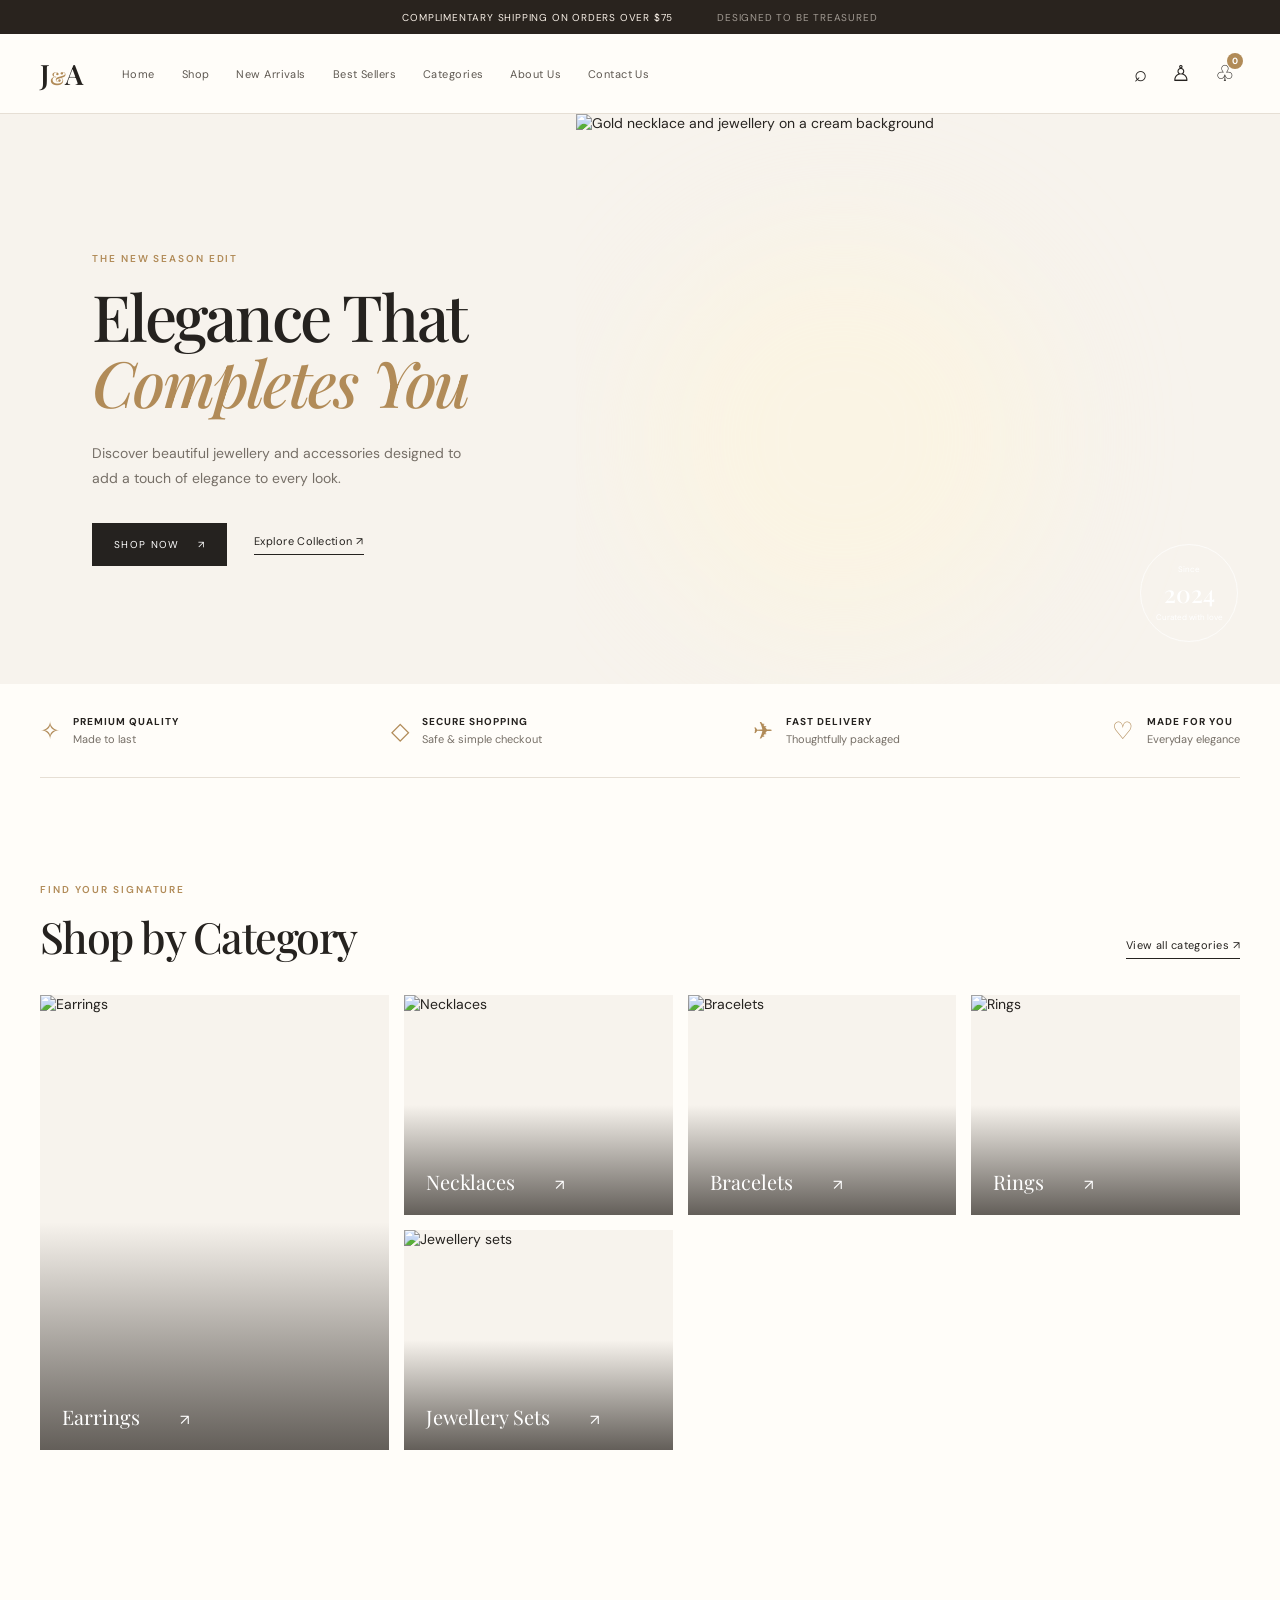
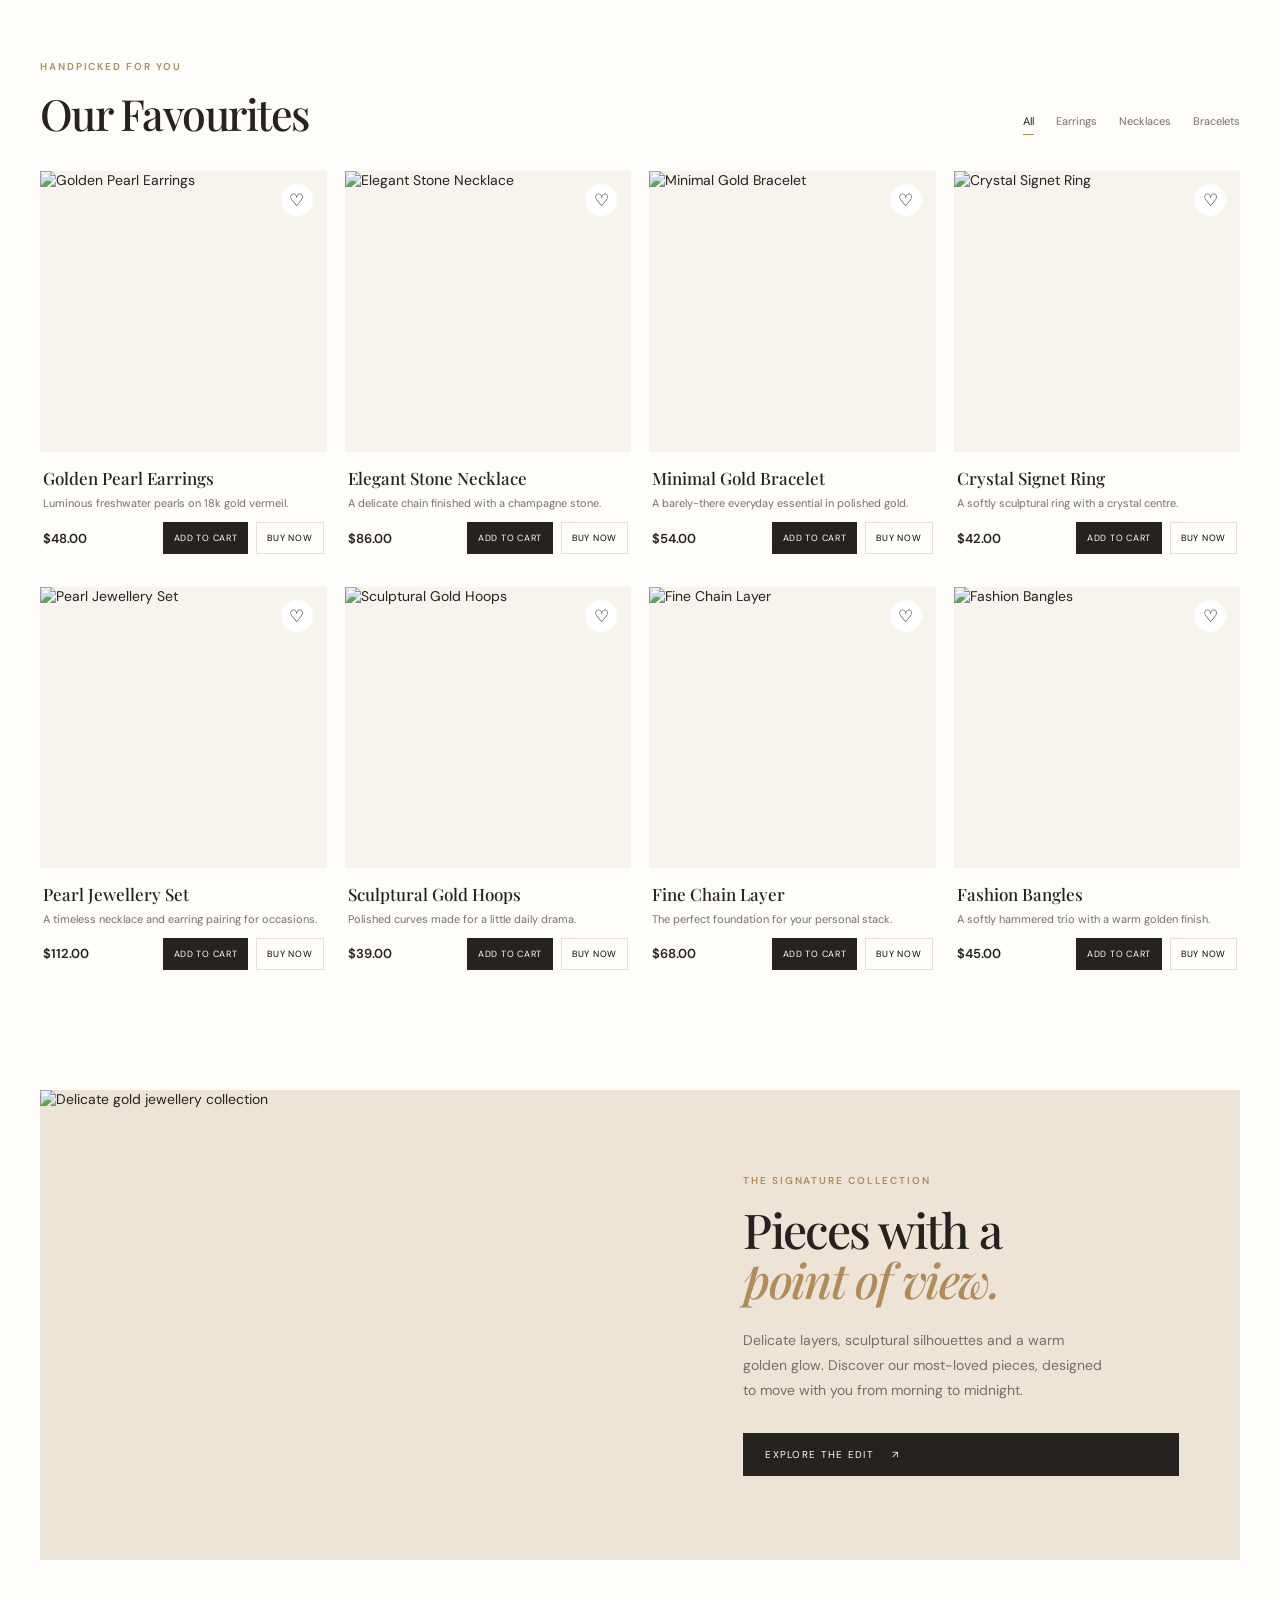
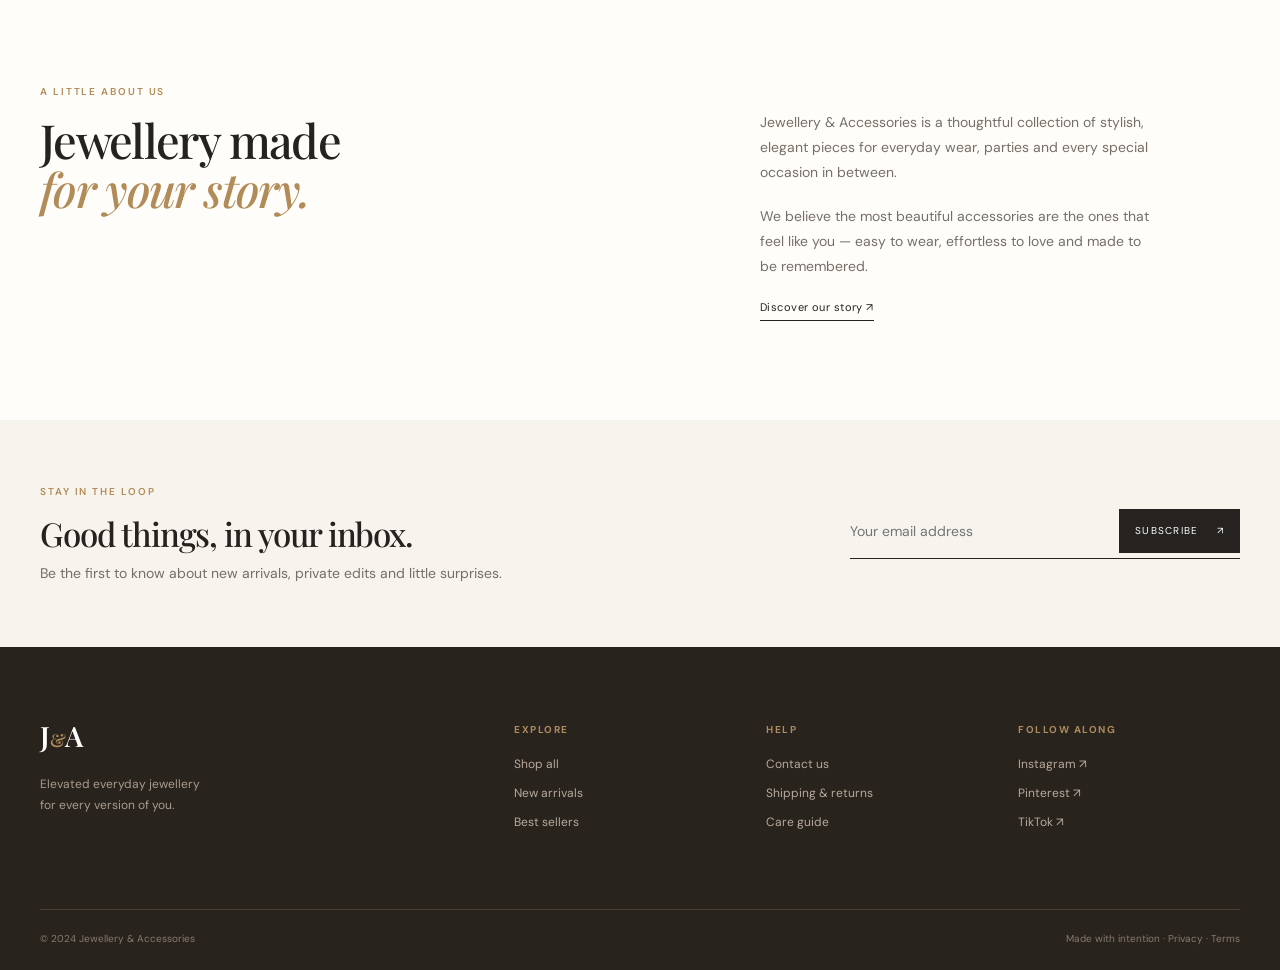
==== index.html @ 6de3c052 "Create premium jewellery e-commerce landing page with responsive interactions." ====
<!doctype html>
<html lang="en">
<head>
  <meta charset="UTF-8" />
  <meta name="viewport" content="width=device-width, initial-scale=1.0" />
  <meta name="description" content="Jewellery and Accessories — timeless pieces for your everyday elegance." />
  <title>Jewellery & Accessories | Elegance That Completes You</title>
  <link rel="preconnect" href="https://fonts.googleapis.com">
  <link rel="preconnect" href="https://fonts.gstatic.com" crossorigin>
  <link href="https://fonts.googleapis.com/css2?family=DM+Sans:wght@400;500;600;700&family=Playfair+Display:wght@500;600;700&display=swap" rel="stylesheet">
  <link rel="stylesheet" href="styles.css" />
</head>
<body>
  <div class="announcement"><span>Complimentary shipping on orders over $75</span><span class="announcement-note">Designed to be treasured</span></div>
  <header class="site-header" id="home">
    <div class="header-main">
      <button class="icon-btn menu-toggle" aria-label="Open menu">☰</button>
      <a href="#home" class="logo">J<span>&</span>A</a>
      <nav class="desktop-nav" aria-label="Main navigation">
        <a href="#home">Home</a><a href="#shop">Shop</a><a href="#new-arrivals">New Arrivals</a><a href="#best-sellers">Best Sellers</a><a href="#categories">Categories</a><a href="#about">About Us</a><a href="#contact">Contact Us</a>
      </nav>
      <div class="header-actions">
        <button class="icon-btn search-toggle" aria-label="Search">⌕</button>
        <button class="icon-btn" aria-label="Account">♙</button>
        <button class="icon-btn bag-btn" aria-label="Shopping bag">♧<b class="bag-count">0</b></button>
      </div>
    </div>
    <div class="mobile-nav"><a href="#home">Home</a><a href="#shop">Shop</a><a href="#new-arrivals">New Arrivals</a><a href="#best-sellers">Best Sellers</a><a href="#categories">Categories</a><a href="#about">About Us</a><a href="#contact">Contact Us</a></div>
    <div class="search-panel"><input id="searchInput" type="search" placeholder="Search jewellery, collections..." aria-label="Search products"><span>Press Enter to search</span></div>
  </header>

  <main>
    <section class="hero">
      <div class="hero-copy"><p class="eyebrow">The new season edit</p><h1>Elegance That<br><em>Completes You</em></h1><p class="hero-subtitle">Discover beautiful jewellery and accessories designed to add a touch of elegance to every look.</p><div class="hero-actions"><a class="btn btn-dark" href="#shop">Shop Now <span>↗</span></a><a class="text-link" href="#featured">Explore Collection <span>↗</span></a></div></div>
      <div class="hero-art"><div class="hero-glow"></div><img src="https://images.unsplash.com/photo-1617038220319-276d3cfab638?auto=format&fit=crop&w=1100&q=85" alt="Gold necklace and jewellery on a cream background"><div class="hero-stamp"><span>Since</span><strong>2024</strong><span>Curated with love</span></div></div>
    </section>

    <section class="trust-bar"><div><strong>✧</strong><span><b>Premium Quality</b><small>Made to last</small></span></div><div><strong>◇</strong><span><b>Secure Shopping</b><small>Safe & simple checkout</small></span></div><div><strong>✈</strong><span><b>Fast Delivery</b><small>Thoughtfully packaged</small></span></div><div><strong>♡</strong><span><b>Made for You</b><small>Everyday elegance</small></span></div></section>

    <section class="section" id="categories"><div class="section-heading"><div><p class="eyebrow">Find your signature</p><h2>Shop by Category</h2></div><a class="text-link" href="#shop">View all categories ↗</a></div><div class="category-grid"><a class="category-card tall" href="#shop" data-filter="Earrings"><img src="https://images.unsplash.com/photo-1535632066927-ab7c9ab60908?auto=format&fit=crop&w=700&q=85" alt="Earrings"><span>Earrings <i>↗</i></span></a><a class="category-card" href="#shop" data-filter="Necklaces"><img src="https://images.unsplash.com/photo-1599643478518-a784e5dc4c8f?auto=format&fit=crop&w=700&q=85" alt="Necklaces"><span>Necklaces <i>↗</i></span></a><a class="category-card" href="#shop" data-filter="Bracelets"><img src="https://images.unsplash.com/photo-1611652022419-a9419f74343d?auto=format&fit=crop&w=700&q=85" alt="Bracelets"><span>Bracelets <i>↗</i></span></a><a class="category-card" href="#shop" data-filter="Rings"><img src="https://images.unsplash.com/photo-1605100804763-247f67b3557e?auto=format&fit=crop&w=700&q=85" alt="Rings"><span>Rings <i>↗</i></span></a><a class="category-card" href="#shop" data-filter="Sets"><img src="https://images.unsplash.com/photo-1588444650733-d70b27bed71c?auto=format&fit=crop&w=700&q=85" alt="Jewellery sets"><span>Jewellery Sets <i>↗</i></span></a></div></section>

    <section class="section product-section" id="shop"><div class="section-heading"><div><p class="eyebrow">Handpicked for you</p><h2>Our Favourites</h2></div><div class="filter-tabs"><button class="active" data-filter="All">All</button><button data-filter="Earrings">Earrings</button><button data-filter="Necklaces">Necklaces</button><button data-filter="Bracelets">Bracelets</button></div></div><div class="product-grid" id="productGrid"></div></section>

    <section class="feature-banner" id="featured"><div class="feature-image"><img src="https://images.unsplash.com/photo-1515562141207-7a88fb7ce338?auto=format&fit=crop&w=1200&q=85" alt="Delicate gold jewellery collection"></div><div class="feature-copy"><p class="eyebrow">The signature collection</p><h2>Pieces with a<br><em>point of view.</em></h2><p>Delicate layers, sculptural silhouettes and a warm golden glow. Discover our most-loved pieces, designed to move with you from morning to midnight.</p><a class="btn btn-dark" href="#shop">Explore the edit <span>↗</span></a></div></section>

    <section class="section about-section" id="about"><div><p class="eyebrow">A little about us</p><h2>Jewellery made<br><em>for your story.</em></h2></div><div class="about-copy"><p>Jewellery & Accessories is a thoughtful collection of stylish, elegant pieces for everyday wear, parties and every special occasion in between.</p><p>We believe the most beautiful accessories are the ones that feel like you — easy to wear, effortless to love and made to be remembered.</p><a class="text-link" href="#contact">Discover our story ↗</a></div></section>

    <section class="newsletter" id="contact"><div><p class="eyebrow">Stay in the loop</p><h2>Good things, in your inbox.</h2><p>Be the first to know about new arrivals, private edits and little surprises.</p></div><form id="newsletterForm"><input required type="email" placeholder="Your email address" aria-label="Email address"><button class="btn btn-dark" type="submit">Subscribe <span>↗</span></button></form></section>
  </main>
  <footer><div class="footer-brand"><a class="logo" href="#home">J<span>&</span>A</a><p>Elevated everyday jewellery<br>for every version of you.</p></div><div><h4>Explore</h4><a href="#shop">Shop all</a><a href="#new-arrivals">New arrivals</a><a href="#best-sellers">Best sellers</a></div><div><h4>Help</h4><a href="#contact">Contact us</a><a href="#">Shipping & returns</a><a href="#">Care guide</a></div><div><h4>Follow along</h4><a href="#">Instagram ↗</a><a href="#">Pinterest ↗</a><a href="#">TikTok ↗</a></div><div class="footer-bottom">© 2024 Jewellery & Accessories <span>Made with intention · Privacy · Terms</span></div></footer>
  <div class="toast" id="toast"></div>
  <script src="script.js"></script>
</body>
</html>
---- styles.css ----
:root{--cream:#f7f3ed;--paper:#fffdf9;--ink:#25221f;--muted:#766f67;--gold:#b18b58;--line:#e6dfd5;--serif:'Playfair Display',serif;--sans:'DM Sans',sans-serif}*{box-sizing:border-box}html{scroll-behavior:smooth}body{margin:0;background:var(--paper);color:var(--ink);font-family:var(--sans);font-size:14px}a{color:inherit;text-decoration:none}button,input{font:inherit}.announcement{height:34px;background:#29231e;color:#f8f0e7;display:flex;align-items:center;justify-content:center;gap:44px;font-size:10px;letter-spacing:.08em;text-transform:uppercase}.announcement-note{opacity:.58}.site-header{background:rgba(255,253,249,.96);position:sticky;top:0;z-index:10;border-bottom:1px solid var(--line)}.header-main{height:79px;max-width:1320px;margin:auto;padding:0 40px;display:flex;align-items:center;gap:42px}.logo{font-family:var(--serif);font-weight:600;font-size:28px;letter-spacing:-.12em}.logo span{font-size:18px;color:var(--gold);padding:0 3px}.desktop-nav{display:flex;gap:27px;align-items:center;flex:1}.desktop-nav a{font-size:11px;letter-spacing:.04em;color:#5e5851;transition:.2s}.desktop-nav a:hover,.text-link:hover{color:var(--gold)}.header-actions{display:flex;gap:14px;margin-left:auto}.icon-btn{background:none;border:0;cursor:pointer;color:var(--ink);font-size:22px;padding:5px;position:relative}.bag-count{position:absolute;background:var(--gold);color:#fff;border-radius:50%;font-size:9px;line-height:16px;width:16px;height:16px;right:-3px;top:-1px}.menu-toggle,.mobile-nav{display:none}.search-panel{display:none;max-width:1320px;padding:15px 40px;margin:auto;border-top:1px solid var(--line)}.search-panel.open{display:flex;align-items:center;gap:20px}.search-panel input{border:0;outline:0;background:transparent;font-size:18px;flex:1}.search-panel span{font-size:10px;color:var(--muted)}.hero{min-height:570px;background:var(--cream);display:grid;grid-template-columns:45% 55%;overflow:hidden}.hero-copy{padding:105px 12% 85px 16%;display:flex;flex-direction:column;justify-content:center}.eyebrow{font-size:10px;letter-spacing:.19em;text-transform:uppercase;color:var(--gold);font-weight:600;margin:0 0 18px}.hero h1,.section h2,.feature-copy h2,.about-section h2,.newsletter h2{font-family:var(--serif);font-weight:500;line-height:1.04;letter-spacing:-.035em;margin:0}.hero h1{font-size:clamp(45px,5vw,76px)}em{color:var(--gold);font-style:italic}.hero-subtitle{color:var(--muted);line-height:1.8;max-width:390px;margin:25px 0 32px}.hero-actions{display:flex;gap:27px;align-items:center}.btn{border:0;padding:15px 22px;cursor:pointer;display:inline-flex;align-items:center;gap:18px;text-transform:uppercase;letter-spacing:.13em;font-size:10px;white-space:nowrap}.btn-dark{background:var(--ink);color:white;transition:.25s}.btn-dark:hover{background:var(--gold);transform:translateY(-2px)}.text-link{font-size:11px;letter-spacing:.04em;border-bottom:1px solid currentColor;padding-bottom:6px;transition:.2s}.hero-art{position:relative;height:100%;min-height:570px;overflow:hidden}.hero-art img{width:100%;height:100%;object-fit:cover;object-position:center}.hero-glow{position:absolute;width:420px;height:420px;border-radius:50%;background:rgba(255,245,215,.43);filter:blur(65px);z-index:1;top:20%;left:8%}.hero-stamp{position:absolute;z-index:2;bottom:42px;right:42px;width:98px;height:98px;border:1px solid rgba(255,255,255,.7);border-radius:50%;color:#fff;display:flex;flex-direction:column;justify-content:center;align-items:center;text-align:center;font-size:8px;line-height:1.5}.hero-stamp strong{font-family:var(--serif);font-size:24px;font-weight:500}.trust-bar{max-width:1200px;margin:auto;min-height:94px;display:flex;align-items:center;justify-content:space-between;border-bottom:1px solid var(--line);gap:20px}.trust-bar>div{display:flex;align-items:center;gap:13px}.trust-bar strong{color:var(--gold);font-size:24px;font-weight:400}.trust-bar span{display:flex;flex-direction:column;gap:4px}.trust-bar b{font-size:10px;letter-spacing:.1em;text-transform:uppercase}.trust-bar small{font-size:11px;color:var(--muted)}.section{max-width:1200px;margin:0 auto;padding:105px 0}.section-heading{display:flex;justify-content:space-between;align-items:end;margin-bottom:36px}.section h2{font-size:43px}.category-grid{display:grid;grid-template-columns:1.3fr 1fr 1fr 1fr;grid-template-rows:220px 220px;gap:15px}.category-card{position:relative;overflow:hidden;background:var(--cream)}.category-card.tall{grid-row:span 2}.category-card img{width:100%;height:100%;object-fit:cover;transition:transform .6s}.category-card:hover img{transform:scale(1.06)}.category-card:after{content:'';position:absolute;inset:50% 0 0;background:linear-gradient(transparent,rgba(20,15,10,.65))}.category-card span{position:absolute;bottom:20px;left:22px;color:white;z-index:1;font-family:var(--serif);font-size:20px}.category-card i{font-family:var(--sans);font-size:15px;font-style:normal;margin-left:35px}.filter-tabs{display:flex;gap:22px}.filter-tabs button{border:0;background:none;color:var(--muted);cursor:pointer;border-bottom:1px solid transparent;padding:6px 0;font-size:11px}.filter-tabs button.active{color:var(--ink);border-color:var(--gold)}.product-grid{display:grid;grid-template-columns:repeat(4,1fr);gap:18px}.product-card{min-width:0;position:relative}.product-image{background:var(--cream);aspect-ratio:1/.98;position:relative;overflow:hidden}.product-image img{width:100%;height:100%;object-fit:cover;transition:.5s}.product-card:hover .product-image img{transform:scale(1.05)}.wishlist{position:absolute;right:14px;top:13px;border:0;background:#fff;border-radius:50%;width:32px;height:32px;cursor:pointer;font-size:17px;z-index:2}.wishlist.loved{color:#a67654}.product-info{padding:15px 3px}.product-info h3{font-family:var(--serif);font-size:17px;font-weight:500;margin:0 0 7px}.product-info p{color:var(--muted);font-size:11px;margin:0 0 12px}.product-footer{display:flex;justify-content:space-between;align-items:center}.price{font-weight:600;font-size:13px}.card-actions{display:flex;gap:8px}.card-actions button{font-size:9px;text-transform:uppercase;letter-spacing:.08em;border:1px solid var(--line);background:transparent;padding:9px 10px;cursor:pointer}.card-actions button:first-child{background:var(--ink);border-color:var(--ink);color:white}.feature-banner{max-width:1200px;margin:0 auto 105px;background:#ede4d8;display:grid;grid-template-columns:1.15fr 1fr;min-height:470px}.feature-image img{width:100%;height:100%;object-fit:cover}.feature-copy{padding:75px 11%;display:flex;flex-direction:column;justify-content:center}.feature-copy h2{font-size:48px}.feature-copy p:not(.eyebrow){line-height:1.8;color:var(--muted);margin:23px 0 30px;max-width:360px}.about-section{display:grid;grid-template-columns:1fr 1fr;gap:20%;padding-top:20px;padding-bottom:105px}.about-section h2{font-size:47px}.about-copy{padding-top:25px;max-width:400px}.about-copy p{line-height:1.8;color:var(--muted);margin:0 0 18px}.newsletter{background:var(--cream);display:flex;justify-content:space-between;align-items:center;padding:65px max(calc((100% - 1200px)/2),30px);gap:30px}.newsletter h2{font-size:33px}.newsletter p:not(.eyebrow){color:var(--muted);margin-bottom:0}.newsletter form{display:flex;border-bottom:1px solid var(--ink);padding-bottom:5px;min-width:390px}.newsletter input{background:transparent;border:0;outline:0;padding:13px 0;flex:1}.newsletter .btn{padding:13px 16px}footer{background:#29231e;color:#eae1d6;padding:70px max(calc((100% - 1200px)/2),30px) 25px;display:grid;grid-template-columns:2fr 1fr 1fr 1fr;gap:30px}.footer-brand p{font-size:12px;color:#a89c8d;line-height:1.7;margin-top:20px}footer .logo{color:#fff}footer h4{font-size:10px;text-transform:uppercase;letter-spacing:.15em;color:#ac8b5d;margin:6px 0 20px}footer>div>a:not(.logo){display:block;color:#b7aa9c;font-size:12px;margin:0 0 13px}.footer-bottom{grid-column:1/-1;border-top:1px solid #4a4137;margin-top:36px;padding-top:22px;color:#887b6d;font-size:10px;display:flex;justify-content:space-between}.toast{position:fixed;bottom:25px;right:25px;background:var(--ink);color:#fff;padding:14px 20px;font-size:12px;transform:translateY(100px);opacity:0;transition:.3s;z-index:20}.toast.show{transform:none;opacity:1}@media(max-width:900px){.desktop-nav{display:none}.menu-toggle{display:block}.header-main{padding:0 22px;height:68px;gap:18px}.mobile-nav{display:none;padding:18px 22px;border-top:1px solid var(--line);flex-direction:column;gap:15px}.mobile-nav.open{display:flex}.mobile-nav a{font-size:12px}.hero{grid-template-columns:1fr}.hero-copy{padding:72px 9% 55px}.hero-art{min-height:440px}.trust-bar{margin:0 22px;flex-wrap:wrap;padding:25px 0;justify-content:space-around}.trust-bar>div{width:42%}.section{padding:75px 22px}.category-grid{grid-template-columns:repeat(2,1fr);grid-template-rows:260px 180px 180px}.category-card.tall{grid-row:span 2}.category-card:nth-child(5){grid-column:span 2}.product-grid{grid-template-columns:repeat(2,1fr)}.feature-banner{margin:0 22px 75px;grid-template-columns:1fr}.feature-image{height:330px}.about-section{padding:0 22px 75px;gap:30px}.newsletter{padding:55px 22px;flex-direction:column;align-items:stretch}.newsletter form{min-width:0}.announcement-note{display:none}footer{grid-template-columns:repeat(3,1fr);padding:55px 22px 22px}.footer-brand{grid-column:1/-1}.footer-bottom{grid-column:1/-1;display:block}.footer-bottom span{display:block;margin-top:10px}}@media(max-width:560px){.announcement{font-size:9px}.header-actions{gap:4px}.hero h1{font-size:48px}.hero-art{min-height:350px}.hero-stamp{right:20px;bottom:20px}.section-heading{display:block}.section-heading>.text-link{display:inline-block;margin-top:15px}.section h2{font-size:36px}.filter-tabs{overflow:auto;margin-top:25px;gap:17px}.filter-tabs button{white-space:nowrap}.category-grid{gap:8px;grid-template-rows:220px 145px 145px}.category-card span{font-size:16px;left:13px;bottom:13px}.category-card i{margin-left:8px}.product-grid{gap:25px 10px}.product-info h3{font-size:15px}.product-footer{display:block}.card-actions{margin-top:10px}.card-actions button{padding:8px 6px}.feature-copy{padding:45px 9%}.feature-copy h2{font-size:39px}.about-section{display:block}.about-copy{padding-top:30px}.footer-bottom{line-height:1.6}}
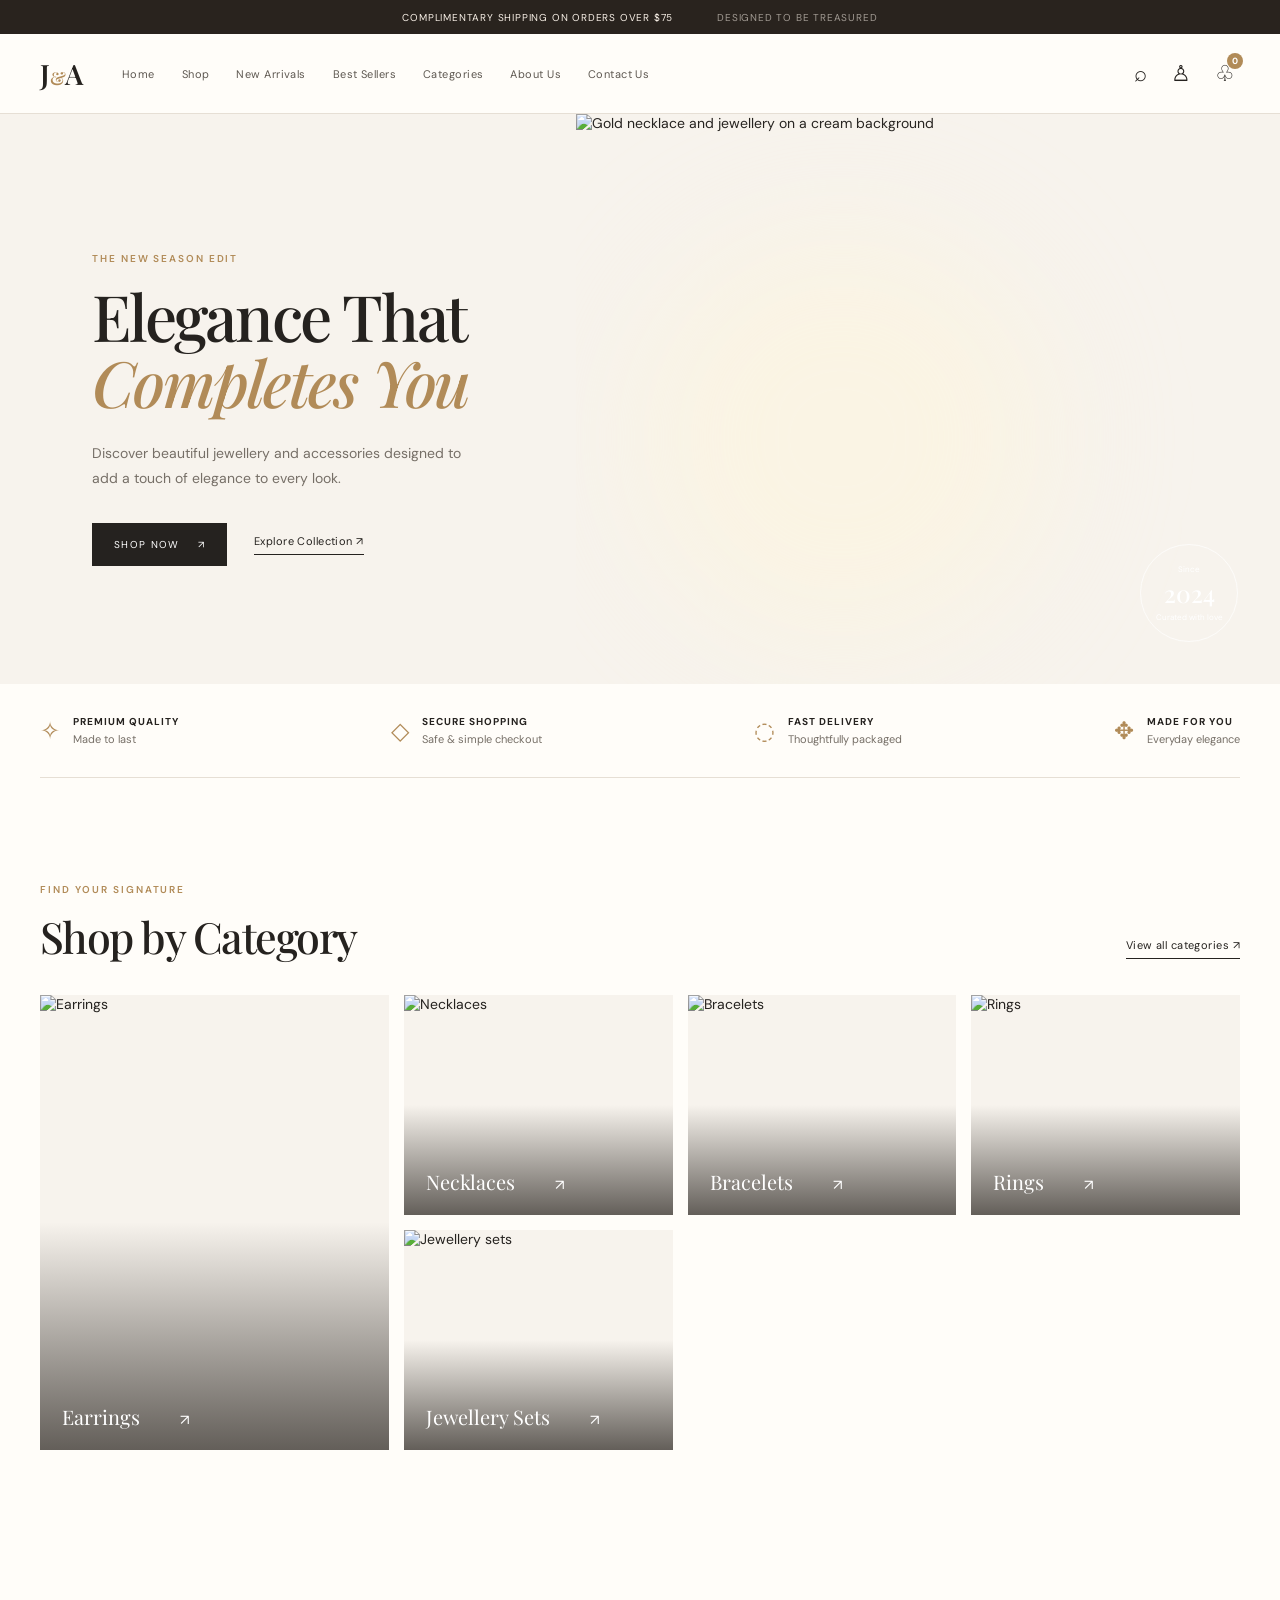
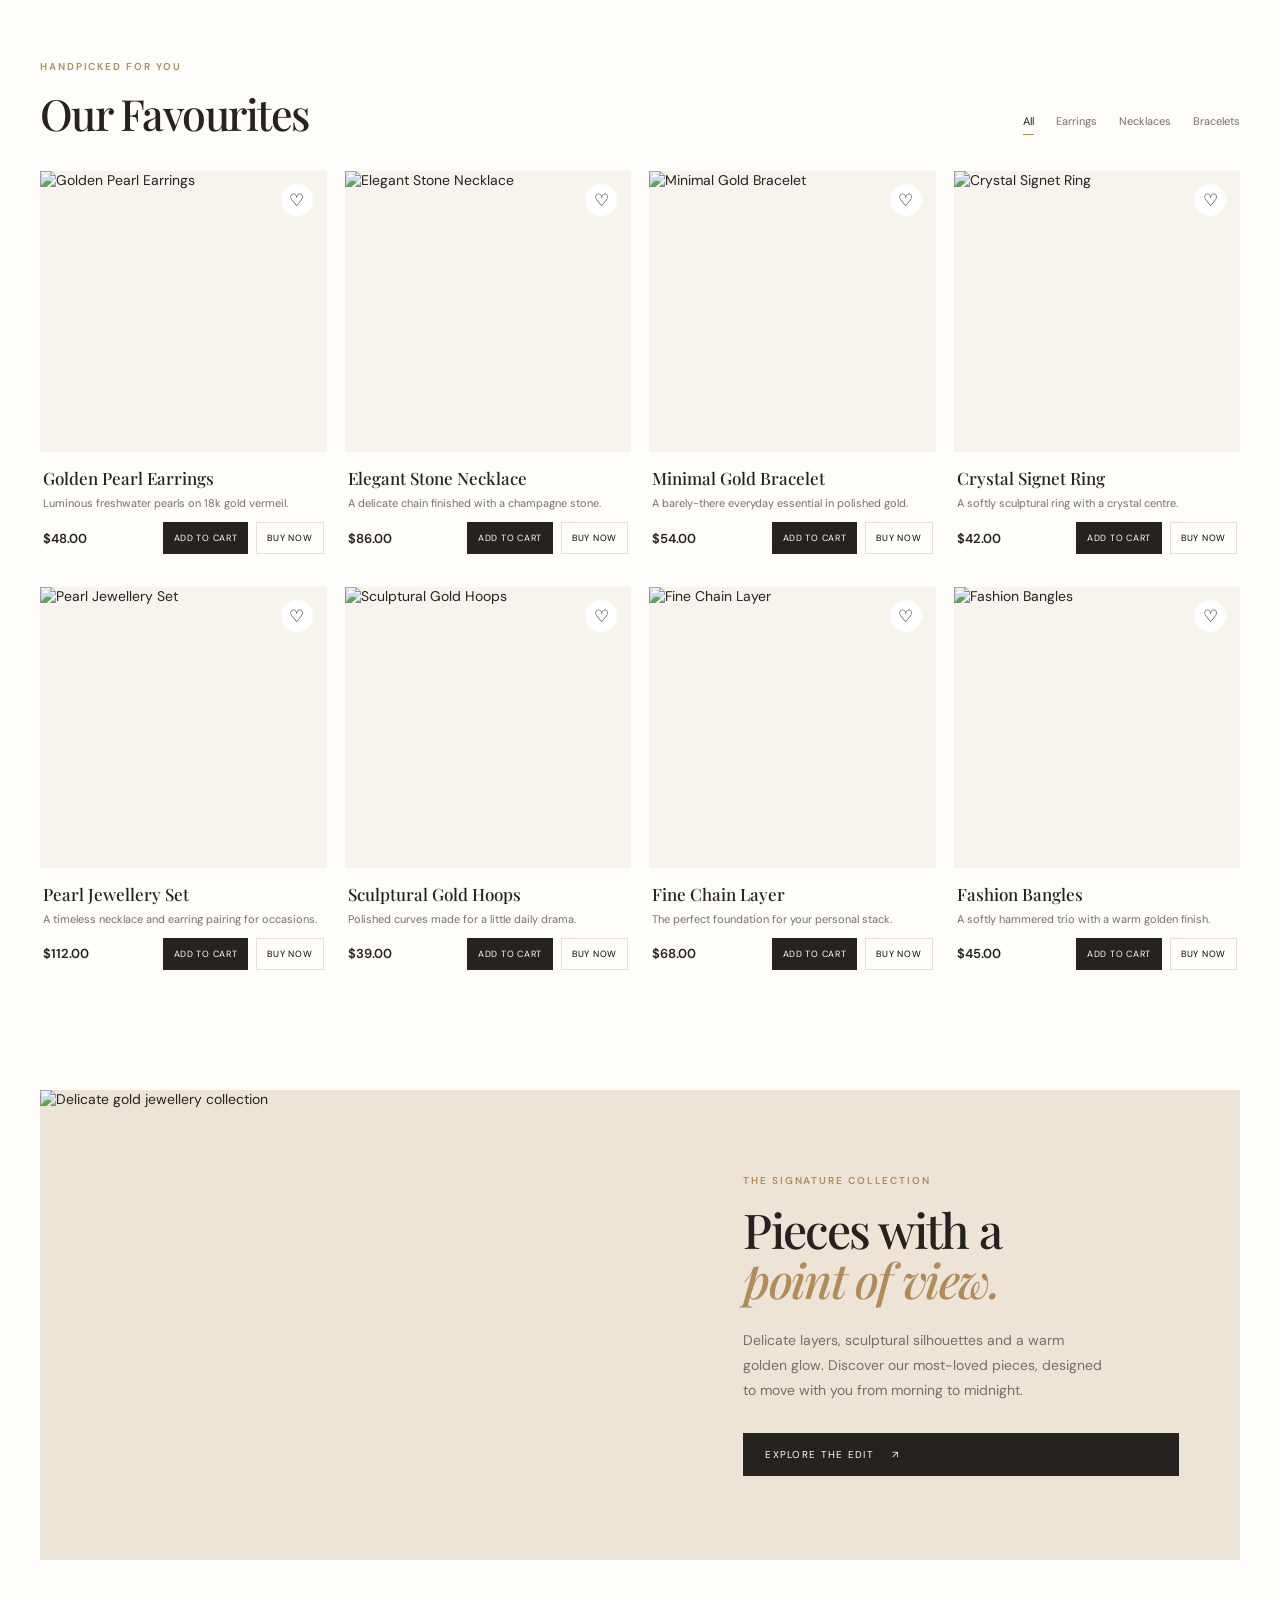
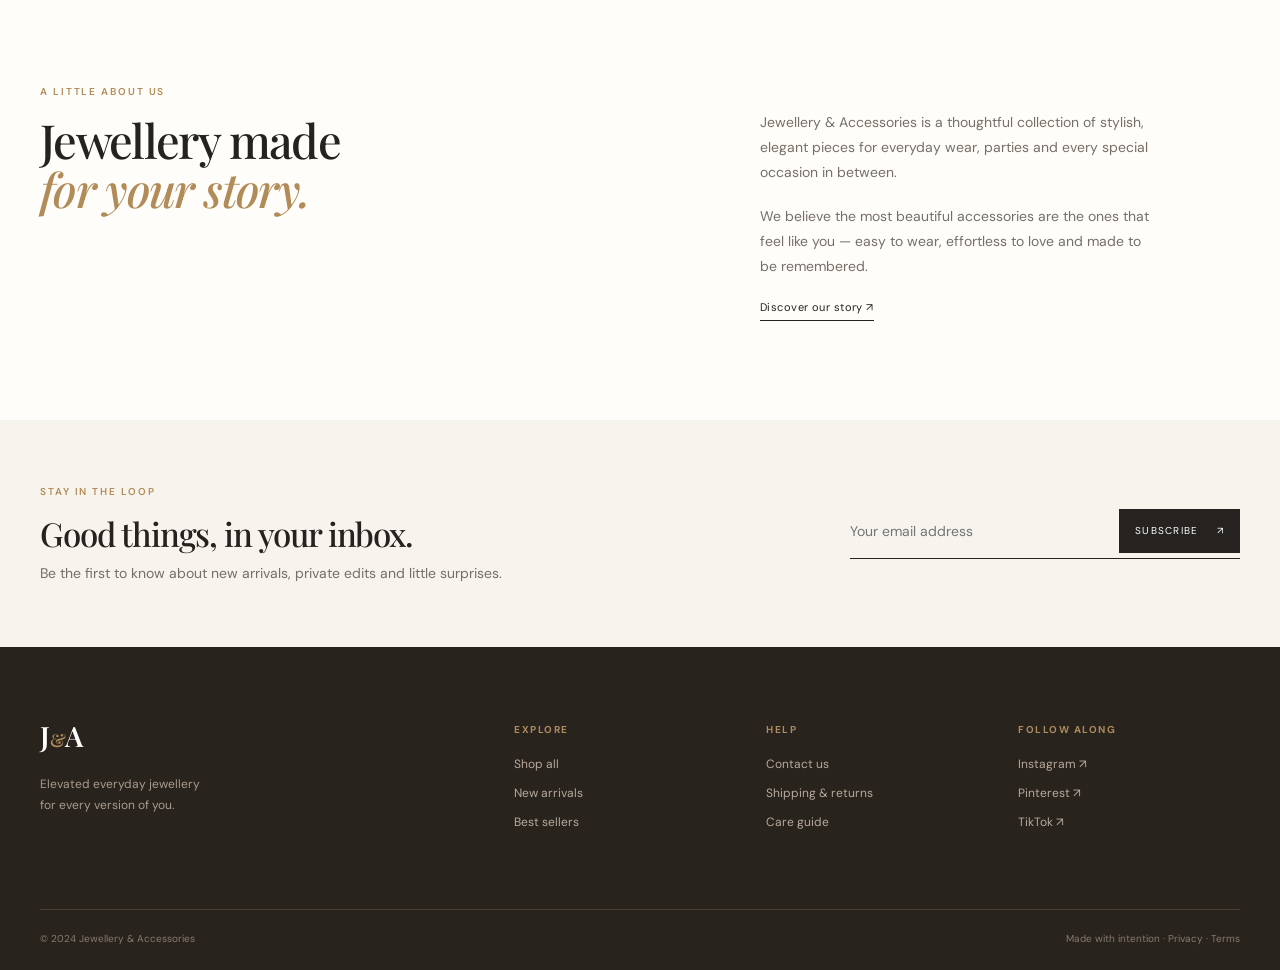
==== commit 98571bcd: "Replace external product and category images with local assets" ====
--- a/index.html
+++ b/index.html
@@ -19,32 +19,18 @@
       <nav class="desktop-nav" aria-label="Main navigation">
         <a href="#home">Home</a><a href="#shop">Shop</a><a href="#new-arrivals">New Arrivals</a><a href="#best-sellers">Best Sellers</a><a href="#categories">Categories</a><a href="#about">About Us</a><a href="#contact">Contact Us</a>
       </nav>
-      <div class="header-actions">
-        <button class="icon-btn search-toggle" aria-label="Search">⌕</button>
-        <button class="icon-btn" aria-label="Account">♙</button>
-        <button class="icon-btn bag-btn" aria-label="Shopping bag">♧<b class="bag-count">0</b></button>
-      </div>
+      <div class="header-actions"><button class="icon-btn search-toggle" aria-label="Search">⌕</button><button class="icon-btn" aria-label="Account">♙</button><button class="icon-btn bag-btn" aria-label="Shopping bag">♧<b class="bag-count">0</b></button></div>
     </div>
     <div class="mobile-nav"><a href="#home">Home</a><a href="#shop">Shop</a><a href="#new-arrivals">New Arrivals</a><a href="#best-sellers">Best Sellers</a><a href="#categories">Categories</a><a href="#about">About Us</a><a href="#contact">Contact Us</a></div>
     <div class="search-panel"><input id="searchInput" type="search" placeholder="Search jewellery, collections..." aria-label="Search products"><span>Press Enter to search</span></div>
   </header>
-
   <main>
-    <section class="hero">
-      <div class="hero-copy"><p class="eyebrow">The new season edit</p><h1>Elegance That<br><em>Completes You</em></h1><p class="hero-subtitle">Discover beautiful jewellery and accessories designed to add a touch of elegance to every look.</p><div class="hero-actions"><a class="btn btn-dark" href="#shop">Shop Now <span>↗</span></a><a class="text-link" href="#featured">Explore Collection <span>↗</span></a></div></div>
-      <div class="hero-art"><div class="hero-glow"></div><img src="https://images.unsplash.com/photo-1617038220319-276d3cfab638?auto=format&fit=crop&w=1100&q=85" alt="Gold necklace and jewellery on a cream background"><div class="hero-stamp"><span>Since</span><strong>2024</strong><span>Curated with love</span></div></div>
-    </section>
-
-    <section class="trust-bar"><div><strong>✧</strong><span><b>Premium Quality</b><small>Made to last</small></span></div><div><strong>◇</strong><span><b>Secure Shopping</b><small>Safe & simple checkout</small></span></div><div><strong>✈</strong><span><b>Fast Delivery</b><small>Thoughtfully packaged</small></span></div><div><strong>♡</strong><span><b>Made for You</b><small>Everyday elegance</small></span></div></section>
-
-    <section class="section" id="categories"><div class="section-heading"><div><p class="eyebrow">Find your signature</p><h2>Shop by Category</h2></div><a class="text-link" href="#shop">View all categories ↗</a></div><div class="category-grid"><a class="category-card tall" href="#shop" data-filter="Earrings"><img src="https://images.unsplash.com/photo-1535632066927-ab7c9ab60908?auto=format&fit=crop&w=700&q=85" alt="Earrings"><span>Earrings <i>↗</i></span></a><a class="category-card" href="#shop" data-filter="Necklaces"><img src="https://images.unsplash.com/photo-1599643478518-a784e5dc4c8f?auto=format&fit=crop&w=700&q=85" alt="Necklaces"><span>Necklaces <i>↗</i></span></a><a class="category-card" href="#shop" data-filter="Bracelets"><img src="https://images.unsplash.com/photo-1611652022419-a9419f74343d?auto=format&fit=crop&w=700&q=85" alt="Bracelets"><span>Bracelets <i>↗</i></span></a><a class="category-card" href="#shop" data-filter="Rings"><img src="https://images.unsplash.com/photo-1605100804763-247f67b3557e?auto=format&fit=crop&w=700&q=85" alt="Rings"><span>Rings <i>↗</i></span></a><a class="category-card" href="#shop" data-filter="Sets"><img src="https://images.unsplash.com/photo-1588444650733-d70b27bed71c?auto=format&fit=crop&w=700&q=85" alt="Jewellery sets"><span>Jewellery Sets <i>↗</i></span></a></div></section>
-
+    <section class="hero"><div class="hero-copy"><p class="eyebrow">The new season edit</p><h1>Elegance That<br><em>Completes You</em></h1><p class="hero-subtitle">Discover beautiful jewellery and accessories designed to add a touch of elegance to every look.</p><div class="hero-actions"><a class="btn btn-dark" href="#shop">Shop Now <span>↗</span></a><a class="text-link" href="#featured">Explore Collection <span>↗</span></a></div></div><div class="hero-art"><div class="hero-glow"></div><img src="images/necklace-1.jpg" alt="Gold necklace and jewellery on a cream background"><div class="hero-stamp"><span>Since</span><strong>2024</strong><span>Curated with love</span></div></div></section>
+    <section class="trust-bar"><div><strong>✧</strong><span><b>Premium Quality</b><small>Made to last</small></span></div><div><strong>◇</strong><span><b>Secure Shopping</b><small>Safe & simple checkout</small></span></div><div><strong>◌</strong><span><b>Fast Delivery</b><small>Thoughtfully packaged</small></span></div><div><strong>✥</strong><span><b>Made for You</b><small>Everyday elegance</small></span></div></section>
+    <section class="section" id="categories"><div class="section-heading"><div><p class="eyebrow">Find your signature</p><h2>Shop by Category</h2></div><a class="text-link" href="#shop">View all categories ↗</a></div><div class="category-grid"><a class="category-card tall" href="#shop" data-filter="Earrings"><img src="images/earrings-1.jpg" alt="Earrings"><span>Earrings <i>↗</i></span></a><a class="category-card" href="#shop" data-filter="Necklaces"><img src="images/necklace-1.jpg" alt="Necklaces"><span>Necklaces <i>↗</i></span></a><a class="category-card" href="#shop" data-filter="Bracelets"><img src="images/bracelet-1.jpg" alt="Bracelets"><span>Bracelets <i>↗</i></span></a><a class="category-card" href="#shop" data-filter="Rings"><img src="images/rings-1.jpg" alt="Rings"><span>Rings <i>↗</i></span></a><a class="category-card" href="#shop" data-filter="Sets"><img src="images/jewellery-set-1.jpg" alt="Jewellery sets"><span>Jewellery Sets <i>↗</i></span></a></div></section>
     <section class="section product-section" id="shop"><div class="section-heading"><div><p class="eyebrow">Handpicked for you</p><h2>Our Favourites</h2></div><div class="filter-tabs"><button class="active" data-filter="All">All</button><button data-filter="Earrings">Earrings</button><button data-filter="Necklaces">Necklaces</button><button data-filter="Bracelets">Bracelets</button></div></div><div class="product-grid" id="productGrid"></div></section>
-
-    <section class="feature-banner" id="featured"><div class="feature-image"><img src="https://images.unsplash.com/photo-1515562141207-7a88fb7ce338?auto=format&fit=crop&w=1200&q=85" alt="Delicate gold jewellery collection"></div><div class="feature-copy"><p class="eyebrow">The signature collection</p><h2>Pieces with a<br><em>point of view.</em></h2><p>Delicate layers, sculptural silhouettes and a warm golden glow. Discover our most-loved pieces, designed to move with you from morning to midnight.</p><a class="btn btn-dark" href="#shop">Explore the edit <span>↗</span></a></div></section>
-
+    <section class="feature-banner" id="featured"><div class="feature-image"><img src="images/jewellery-set-1.jpg" alt="Delicate gold jewellery collection"></div><div class="feature-copy"><p class="eyebrow">The signature collection</p><h2>Pieces with a<br><em>point of view.</em></h2><p>Delicate layers, sculptural silhouettes and a warm golden glow. Discover our most-loved pieces, designed to move with you from morning to midnight.</p><a class="btn btn-dark" href="#shop">Explore the edit <span>↗</span></a></div></section>
     <section class="section about-section" id="about"><div><p class="eyebrow">A little about us</p><h2>Jewellery made<br><em>for your story.</em></h2></div><div class="about-copy"><p>Jewellery & Accessories is a thoughtful collection of stylish, elegant pieces for everyday wear, parties and every special occasion in between.</p><p>We believe the most beautiful accessories are the ones that feel like you — easy to wear, effortless to love and made to be remembered.</p><a class="text-link" href="#contact">Discover our story ↗</a></div></section>
-
     <section class="newsletter" id="contact"><div><p class="eyebrow">Stay in the loop</p><h2>Good things, in your inbox.</h2><p>Be the first to know about new arrivals, private edits and little surprises.</p></div><form id="newsletterForm"><input required type="email" placeholder="Your email address" aria-label="Email address"><button class="btn btn-dark" type="submit">Subscribe <span>↗</span></button></form></section>
   </main>
   <footer><div class="footer-brand"><a class="logo" href="#home">J<span>&</span>A</a><p>Elevated everyday jewellery<br>for every version of you.</p></div><div><h4>Explore</h4><a href="#shop">Shop all</a><a href="#new-arrivals">New arrivals</a><a href="#best-sellers">Best sellers</a></div><div><h4>Help</h4><a href="#contact">Contact us</a><a href="#">Shipping & returns</a><a href="#">Care guide</a></div><div><h4>Follow along</h4><a href="#">Instagram ↗</a><a href="#">Pinterest ↗</a><a href="#">TikTok ↗</a></div><div class="footer-bottom">© 2024 Jewellery & Accessories <span>Made with intention · Privacy · Terms</span></div></footer>
